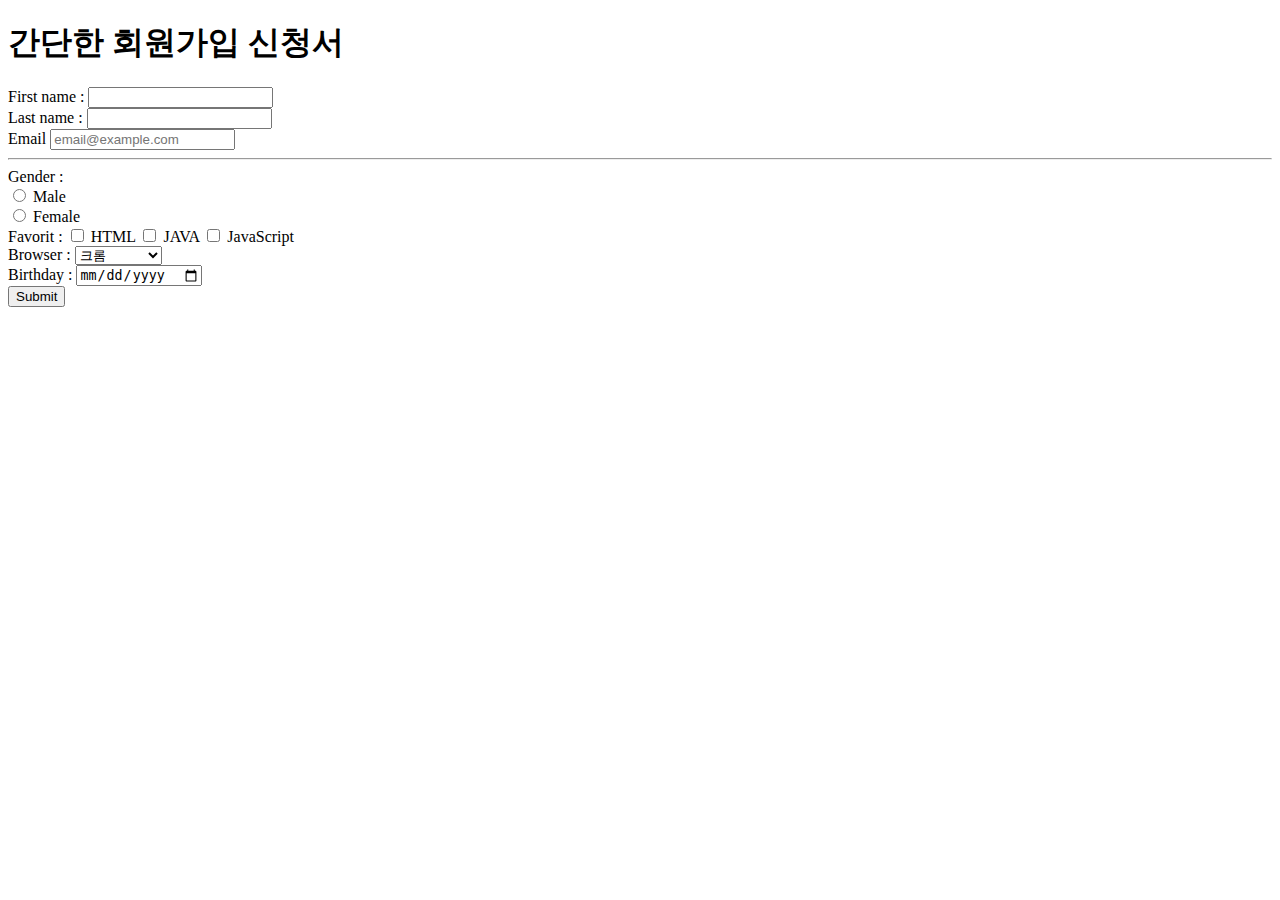
==== index.html @ 6791601d "수정1" ====
<!DOCTYPE html>
<html lang="ko">
  <head>
    <meta charset="UTF-8">
    <meta http-equiv="X-UA-Compatible" content="IE=edge">
    <meta name="viewport" content="width=device-width, initial-scale=1.0">
    
    <link rel="stylesheet" href="./index.css">
    <title>3주차 S.A - 김성호A</title>

    <script>
      window.onload = function(){
        let btn = document.getElementById("btn")
        btn.onclick = function() {
          alert("제출 완료!")
        }
      }
    </script>
  </head>

  <body>
    <h1>간단한 회원가입 신청서</h1>
    <form>
      <div class="row">
        <label for="first-name">First name :</label>
        <input type="text" name="first-name" id="first-name" autocomplete="off" required>
      </div>
      <div class="row">
        <label for="last-name">Last name :</label>
        <input type="email" name="last-name" id="last-name" autocomplete="off" required>
      </div>
      <div class="row">
        <label for="email">Email</label>
        <input type="email" name="email" autocomplete="off" placeholder="email@example.com" required>
      </div>
      <hr>
      <div class="row">
        <label>Gender :</label>
        <div class="radio-inline">
          <input id="male" type="radio" name="male">
          <label for="male">Male</label>
        </div>
        <div class="radio-inline">
          <input id="female" type="radio" name="female">
          <label for="female">Female</label>
        </div>
      </div>
      <div class="row">
        <label>Favorit :</label>
        <label class="check"><input type="checkbox" name="lang" value="blue"> HTML</label>
        <label class="check"><input type="checkbox" name="lang" value="blue"> JAVA</label>
        <label class="check"><input type="checkbox" name="lang" value="blue"> JavaScript</label>
      </div>
      <div class="row">
        <label>Browser :</label>
        <select name="browser">
          <option value="chrome">크롬</option>
          <option value="safari">사파리</option>
          <option value="firefox">파이어폭스</option>
        </select>
      </div>
      <div class="row">
          <label>Birthday :</label>
          <input type="date" id="start" name="trip-start">
      </div>
      <button type="submit" id="btn">Submit</button>
    </form>
  </body>
</html>
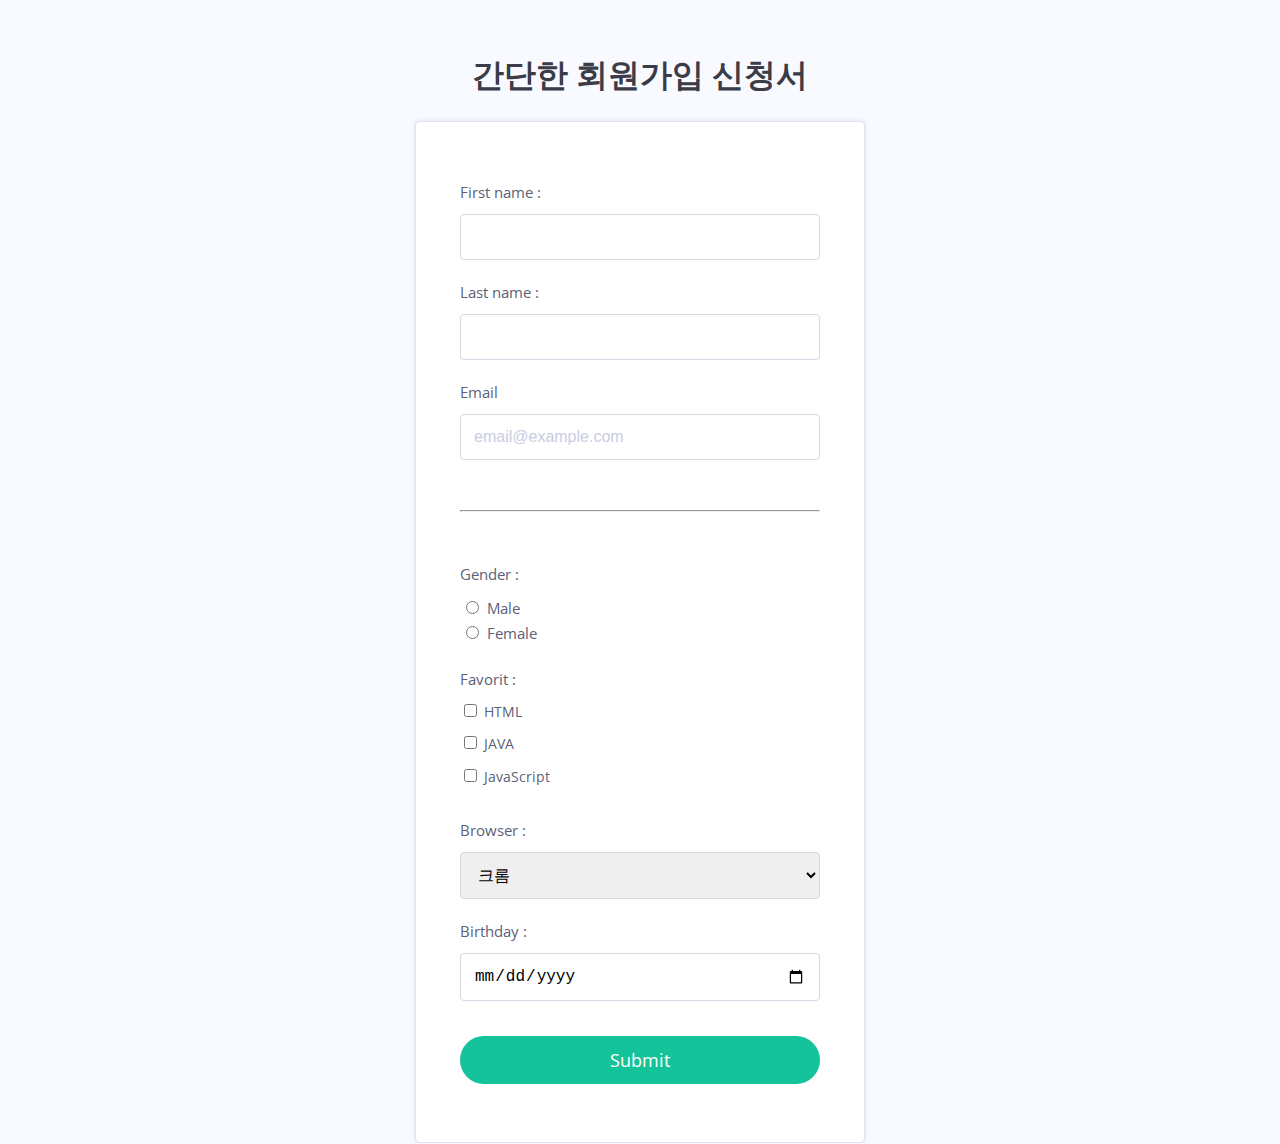
==== commit 36f5be65: "radio 수정" ====
--- a/index.html
+++ b/index.html
@@ -5,7 +5,7 @@
     <meta http-equiv="X-UA-Compatible" content="IE=edge">
     <meta name="viewport" content="width=device-width, initial-scale=1.0">
     
-    <link rel="stylesheet" href="./index.css">
+    <link rel="stylesheet" href="./templates/indexx.css">
     <title>3주차 S.A - 김성호A</title>
 
     <script>
@@ -37,11 +37,11 @@
       <div class="row">
         <label>Gender :</label>
         <div class="radio-inline">
-          <input id="male" type="radio" name="male">
+          <input id="male" type="radio" name="gender" value="male">
           <label for="male">Male</label>
         </div>
         <div class="radio-inline">
-          <input id="female" type="radio" name="female">
+          <input id="female" type="radio" name="gender" value="female">
           <label for="female">Female</label>
         </div>
       </div>
--- a/templates/indexx.css
+++ b/templates/indexx.css
@@ -0,0 +1,129 @@
+@import url('https://fonts.googleapis.com/css?family=Open+Sans&display=swap');
+
+body {
+  font-family: 'Open Sans', sans-serif;
+  background: #f9faff;
+  color: #3a3c47;
+  line-height: 1.6;
+  display: flex;
+  flex-direction: column;
+  align-items: center;
+  margin: 0;
+  padding: 0;
+}
+
+h1 {
+  margin-top: 48px;
+}
+
+form {
+  background: #fff;
+  max-width: 360px;
+  width: 100%;
+  padding: 58px 44px;
+  border: 1px solid #e1e2f0;
+  border-radius: 4px;
+  box-shadow: 0 0 5px 0 rgba(42, 45, 48, 0.12);
+  transition: all 0.3s ease;
+}
+
+span {
+  font-size: 13px;
+  color: #8086a9;
+}
+.row {
+  display: flex;
+  flex-direction: column;
+  margin-bottom: 20px;
+}
+
+.row label {
+  font-size: 15px;
+  color: #5b5f78;
+  margin-bottom: 10px;
+}
+
+.row input {
+  flex: 1;
+  padding: 13px;
+  border: 1px solid #d6d8e6;
+  border-radius: 4px;
+  font-size: 16px;
+  transition: all 0.2s ease-out;
+}
+
+.row input[type=radio] {
+  cursor: pointer;
+  width: 15px;
+  vertical-align: baseline;
+}
+
+.row input[type=radio]:focus {
+  outline: none;
+  box-shadow: none;
+}
+
+.row input:focus {
+  outline: none;
+  box-shadow: inset 2px 2px 5px 0 rgba(42, 45, 48, 0.12);
+}
+
+.row input::placeholder {
+  color: #C8CDDF;
+}
+
+.row select {
+  flex: 1;
+  padding: 13px;
+  border: 1px solid #d6d8e6;
+  border-radius: 4px;
+  font-size: 16px;
+  transition: all 0.2s ease-out;
+}
+
+button {
+  width: 100%;
+  padding: 12px;
+  font-size: 18px;
+  background: #15C39A;
+  color: #fff;
+  border: none;
+  border-radius: 100px;
+  cursor: pointer;
+  font-family: 'Open Sans', sans-serif;
+  margin-top: 15px;
+  transition: background 0.2s ease-out;
+}
+
+button:hover {
+  background: #55D3AC;
+}
+
+hr {
+  margin-top: 50px;
+  margin-bottom: 50px;
+}
+
+.radio-inline {
+  display: inline-block;
+}
+
+.row .check {
+  font-size: 14px;
+  margin-bottom: 10px;
+}
+
+@media(max-width: 458px) {
+  
+  body {
+    margin: 0 18px;
+  }
+  
+  form {
+    background: #f9faff;
+    border: none;
+    box-shadow: none;
+    padding: 20px 0;
+  }
+
+}